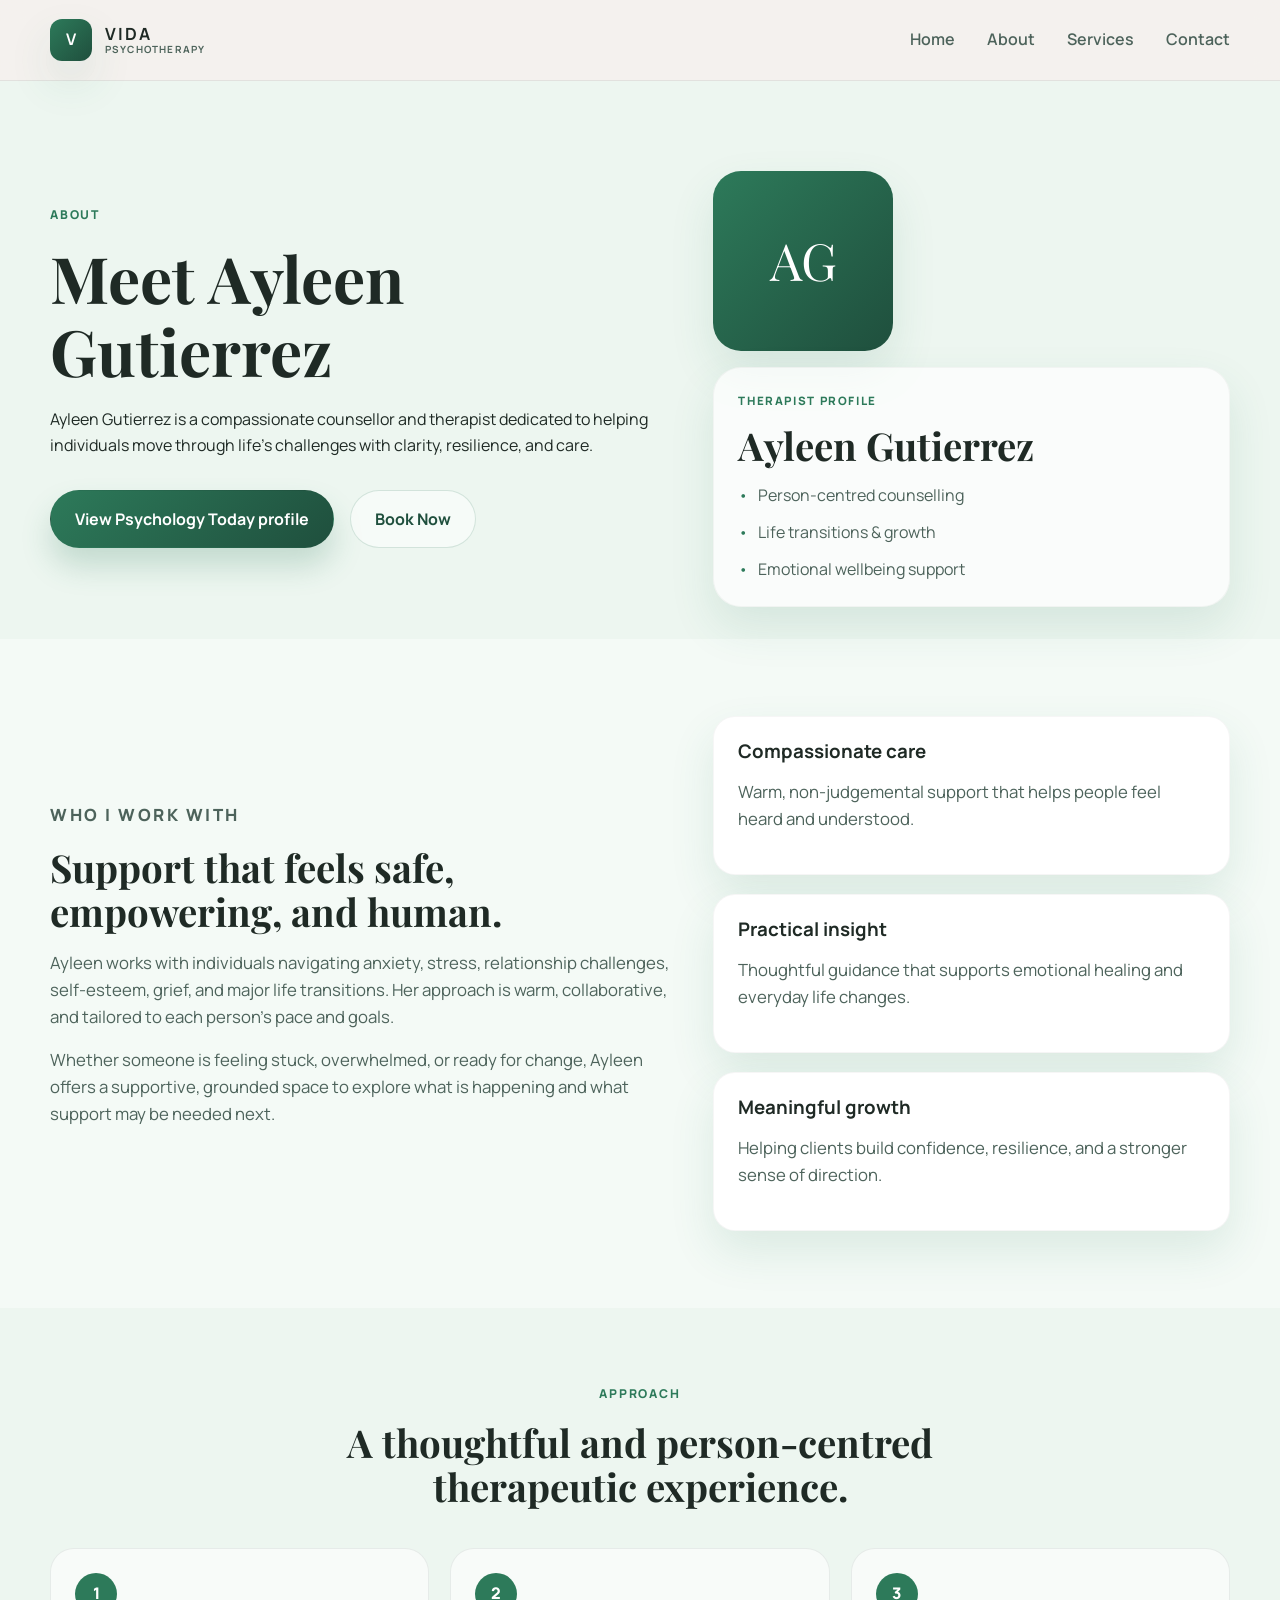
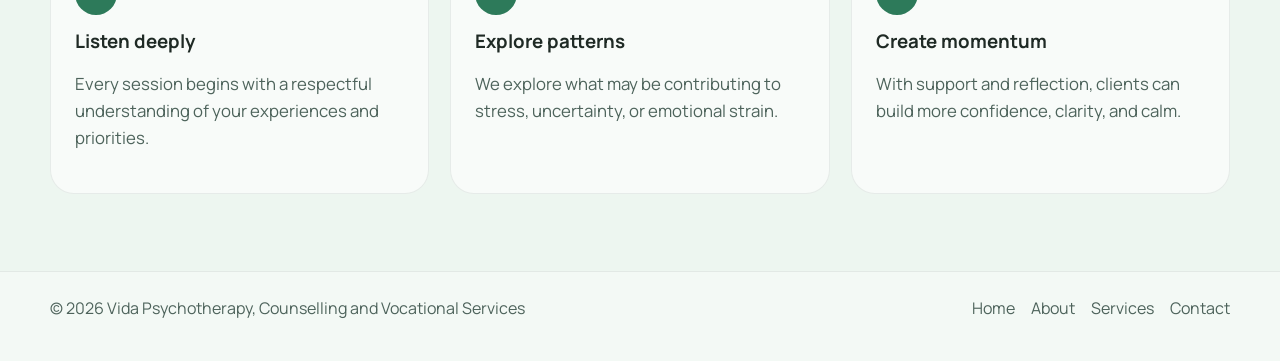
==== about.html @ e9df858a "Initial website launch" ====
<!DOCTYPE html>
<html lang="en">
  <head>
    <meta charset="UTF-8" />
    <meta name="viewport" content="width=device-width, initial-scale=1.0" />
    <meta
      name="description"
      content="Learn more about Ayleen Gutierrez and the compassionate therapeutic approach at Vida Psychotherapy, Counselling and Vocational Services."
    />
    <title>About | Vida Psychotherapy</title>
    <link rel="preconnect" href="https://fonts.googleapis.com" />
    <link rel="preconnect" href="https://fonts.gstatic.com" crossorigin />
    <link
      href="https://fonts.googleapis.com/css2?family=Manrope:wght@400;500;600;700;800&family=Playfair+Display:wght@600;700&display=swap"
      rel="stylesheet"
    />
    <link rel="stylesheet" href="styles.css" />
  </head>
  <body>
    <header class="site-header">
      <div class="container nav-container">
        <a href="index.html" class="brand" aria-label="Vida home">
          <span class="brand-mark">V</span>
          <span class="brand-text">
            <strong>VIDA</strong>
            <small>Psychotherapy</small>
          </span>
        </a>

        <button class="nav-toggle" aria-label="Open menu" aria-expanded="false">
          <span></span>
          <span></span>
          <span></span>
        </button>

        <nav class="main-nav" aria-label="Main navigation">
          <a href="index.html">Home</a>
          <a href="about.html">About</a>
          <a href="services.html">Services</a>
          <a href="contact.html">Contact</a>
        </nav>
      </div>
    </header>

    <main>
      <section class="page-hero">
        <div class="container page-hero-inner">
          <div class="page-hero-copy">
            <p class="eyebrow">About</p>
            <h1>Meet Ayleen Gutierrez</h1>
            <p class="lead">
              Ayleen Gutierrez is a compassionate counsellor and therapist dedicated to helping individuals
              move through life’s challenges with clarity, resilience, and care.
            </p>
            <div class="hero-actions">
              <a
                class="button primary"
                href="https://www.psychologytoday.com/ca/therapists/ayleen-gutierrez-north-york-on/1658179"
                target="_blank"
                rel="noreferrer"
              >
                View Psychology Today profile
              </a>
              <a class="button secondary" href="https://www.janeapp.com/" target="_blank" rel="noreferrer">Book Now</a>
            </div>
          </div>

          <div class="profile-spotlight" aria-label="Ayleen profile spotlight">
            <div class="profile-avatar">AG</div>
            <div class="profile-card">
              <p class="card-label">Therapist profile</p>
              <h2>Ayleen Gutierrez</h2>
              <ul>
                <li>Person-centred counselling</li>
                <li>Life transitions & growth</li>
                <li>Emotional wellbeing support</li>
              </ul>
            </div>
          </div>
        </div>
      </section>

      <section class="section alt-section">
        <div class="container section-grid two-column">
          <div class="section-copy">
            <p class="eyebrow">Who I work with</p>
            <h2>Support that feels safe, empowering, and human.</h2>
            <p>
              Ayleen works with individuals navigating anxiety, stress, relationship challenges, self-esteem,
              grief, and major life transitions. Her approach is warm, collaborative, and tailored to each
              person’s pace and goals.
            </p>
            <p>
              Whether someone is feeling stuck, overwhelmed, or ready for change, Ayleen offers a supportive,
              grounded space to explore what is happening and what support may be needed next.
            </p>
          </div>

          <div class="feature-panel">
            <div class="feature-item">
              <h3>Compassionate care</h3>
              <p>Warm, non-judgemental support that helps people feel heard and understood.</p>
            </div>
            <div class="feature-item">
              <h3>Practical insight</h3>
              <p>Thoughtful guidance that supports emotional healing and everyday life changes.</p>
            </div>
            <div class="feature-item">
              <h3>Meaningful growth</h3>
              <p>Helping clients build confidence, resilience, and a stronger sense of direction.</p>
            </div>
          </div>
        </div>
      </section>

      <section class="section">
        <div class="container">
          <div class="section-heading">
            <p class="eyebrow">Approach</p>
            <h2>A thoughtful and person-centred therapeutic experience.</h2>
          </div>

          <div class="process-grid">
            <div class="step">
              <span>1</span>
              <h3>Listen deeply</h3>
              <p>Every session begins with a respectful understanding of your experiences and priorities.</p>
            </div>
            <div class="step">
              <span>2</span>
              <h3>Explore patterns</h3>
              <p>We explore what may be contributing to stress, uncertainty, or emotional strain.</p>
            </div>
            <div class="step">
              <span>3</span>
              <h3>Create momentum</h3>
              <p>With support and reflection, clients can build more confidence, clarity, and calm.</p>
            </div>
          </div>
        </div>
      </section>
    </main>

    <footer class="site-footer">
      <div class="container footer-row">
        <p>© <span id="year"></span> Vida Psychotherapy, Counselling and Vocational Services</p>
        <nav aria-label="Footer navigation">
          <a href="index.html">Home</a>
          <a href="about.html">About</a>
          <a href="services.html">Services</a>
          <a href="contact.html">Contact</a>
        </nav>
      </div>
    </footer>

    <script src="script.js"></script>
  </body>
</html>
---- styles.css ----
:root {
  --bg: #edf6f0;
  --bg-soft: #f9fdfb;
  --panel: #ffffff;
  --primary: #2d7a5a;
  --primary-dark: #1f4f3d;
  --primary-soft: #dfeee6;
  --accent: #9ec7a6;
  --text: #1f2a25;
  --muted: #4d635b;
  --line: rgba(31, 42, 37, 0.08);
  --shadow: 0 20px 45px rgba(45, 122, 90, 0.12);
  --radius: 22px;
  --container: 1180px;
}

* {
  box-sizing: border-box;
}

html {
  scroll-behavior: smooth;
}

body {
  margin: 0;
  font-family: "Manrope", sans-serif;
  color: var(--text);
  background: var(--bg);
  line-height: 1.6;
}

a {
  color: inherit;
  text-decoration: none;
}

img {
  max-width: 100%;
  display: block;
}

button,
input,
select,
textarea {
  font: inherit;
}

.container {
  width: min(var(--container), calc(100% - 2rem));
  margin: 0 auto;
}

.site-header {
  position: sticky;
  top: 0;
  z-index: 1000;
  backdrop-filter: blur(12px);
  background: rgba(245, 241, 237, 0.88);
  border-bottom: 1px solid var(--line);
}

.nav-container {
  display: flex;
  align-items: center;
  justify-content: space-between;
  min-height: 80px;
}

.brand {
  display: inline-flex;
  align-items: center;
  gap: 0.8rem;
  font-weight: 700;
}

.brand-mark {
  width: 42px;
  height: 42px;
  display: grid;
  place-items: center;
  border-radius: 12px;
  background: linear-gradient(135deg, var(--primary), var(--primary-dark));
  color: white;
  box-shadow: var(--shadow);
}

.brand-text {
  display: flex;
  flex-direction: column;
  line-height: 1.1;
}

.brand-text strong {
  font-size: 1.05rem;
  letter-spacing: 0.12em;
}

.brand-text small {
  font-size: 0.62rem;
  letter-spacing: 0.12em;
  color: var(--muted);
  text-transform: uppercase;
}

.main-nav {
  display: flex;
  align-items: center;
  gap: 2rem;
  font-weight: 600;
}

.main-nav a {
  position: relative;
  color: var(--muted);
  transition: color 0.2s ease;
}

.main-nav a::after {
  content: "";
  position: absolute;
  left: 0;
  bottom: -0.4rem;
  width: 100%;
  height: 2px;
  background: var(--primary);
  transform: scaleX(0);
  transform-origin: center;
  transition: transform 0.2s ease;
}

.main-nav a:hover,
.main-nav a:focus-visible {
  color: var(--primary-dark);
}

.main-nav a:hover::after,
.main-nav a:focus-visible::after {
  transform: scaleX(1);
}

.nav-toggle {
  display: none;
  flex-direction: column;
  gap: 0.3rem;
  border: 0;
  background: transparent;
  padding: 0.5rem;
  cursor: pointer;
}

.nav-toggle span {
  width: 1.5rem;
  height: 2px;
  background: var(--text);
  border-radius: 999px;
}

.hero {
  padding: clamp(4rem, 7vw, 7rem) 0 3rem;
}

.hero-grid {
  display: grid;
  grid-template-columns: 1.15fr 0.85fr;
  align-items: center;
  gap: clamp(2rem, 5vw, 5rem);
}

.eyebrow {
  margin: 0 0 1rem;
  color: var(--primary);
  text-transform: uppercase;
  letter-spacing: 0.15em;
  font-size: 0.76rem;
  font-weight: 800;
}

h1,
h2,
h3 {
  margin-top: 0;
  line-height: 1.15;
  color: var(--text);
}

h1,
h2 {
  font-family: "Playfair Display", serif;
}

h1 {
  font-size: clamp(2.6rem, 5vw, 4.7rem);
  margin-bottom: 1.2rem;
  max-width: 540px;
}

h2 {
  font-size: clamp(2rem, 3vw, 3rem);
  margin-bottom: 1rem;
}

.hero .lead,
.section-copy p,
.contact-copy p,
.service-card p,
.feature-item p,
.step p,
.contact-details span,
.contact-details a {
  color: var(--muted);
  font-size: 1.05rem;
}

.hero-actions {
  display: flex;
  flex-wrap: wrap;
  gap: 1rem;
  margin: 2rem 0 1.5rem;
}

.page-hero {
  padding: clamp(4rem, 7vw, 6rem) 0 2rem;
}

.page-hero-inner {
  display: grid;
  grid-template-columns: 1.1fr 0.9fr;
  gap: 2rem;
  align-items: center;
}

.narrow-center {
  grid-template-columns: 1fr;
  max-width: 760px;
}

.text-center {
  text-align: center;
}

.page-hero-copy {
  max-width: 620px;
}

.profile-spotlight {
  display: grid;
  gap: 1rem;
}

.profile-avatar {
  width: min(180px, 100%);
  aspect-ratio: 1;
  border-radius: 28px;
  background: linear-gradient(135deg, var(--primary), var(--primary-dark));
  color: white;
  display: grid;
  place-items: center;
  font-family: "Playfair Display", serif;
  font-size: clamp(2.5rem, 4vw, 4rem);
  box-shadow: var(--shadow);
}

.profile-card {
  background: rgba(255, 255, 255, 0.7);
  border: 1px solid rgba(31, 26, 28, 0.04);
  border-radius: 28px;
  padding: 1.5rem;
  box-shadow: var(--shadow);
}

.profile-card ul {
  list-style: none;
  padding: 0;
  margin: 1rem 0 0;
  display: grid;
  gap: 0.7rem;
  color: var(--muted);
}

.profile-card li {
  position: relative;
  padding-left: 1.2rem;
}

.profile-card li::before {
  content: "•";
  position: absolute;
  left: 0;
  color: var(--primary);
}

.cta-box {
  background: linear-gradient(135deg, rgba(45, 122, 90, 0.08), rgba(255, 255, 255, 0.6));
  border: 1px solid var(--line);
  border-radius: 28px;
  padding: 2rem;
  text-align: center;
  box-shadow: var(--shadow);
}

.home-cta {
  max-width: 820px;
  margin: 0 auto;
}

.home-cta h2 {
  margin-bottom: 0.75rem;
}

.center-actions {
  justify-content: center;
}

.button {
  display: inline-flex;
  align-items: center;
  justify-content: center;
  padding: 0.95rem 1.5rem;
  border-radius: 999px;
  border: 1px solid transparent;
  font-weight: 700;
  transition: transform 0.2s ease, box-shadow 0.2s ease;
}

.button:hover,
.button:focus-visible {
  transform: translateY(-2px);
}

.button.primary {
  background: linear-gradient(135deg, var(--primary), var(--primary-dark));
  color: white;
  box-shadow: 0 18px 30px rgba(45, 122, 90, 0.22);
}

.button.secondary {
  border-color: rgba(45, 122, 90, 0.18);
  background: rgba(255, 255, 255, 0.5);
  color: var(--primary-dark);
}

.trust-list {
  list-style: none;
  padding: 0;
  display: flex;
  flex-wrap: wrap;
  gap: 1rem 1.5rem;
  color: var(--muted);
  font-weight: 600;
}

.trust-list li {
  position: relative;
  padding-left: 1.2rem;
}

.trust-list li::before {
  content: "";
  position: absolute;
  left: 0;
  top: 0.6rem;
  width: 0.5rem;
  height: 0.5rem;
  border-radius: 50%;
  background: var(--accent);
}

.hero-card {
  background: linear-gradient(145deg, #f8fdf9, #ecf5ef);
  border: 1px solid rgba(45, 122, 90, 0.08);
  border-radius: 32px;
  padding: 1rem;
  box-shadow: var(--shadow);
}

.card-header {
  display: flex;
  gap: 0.5rem;
  padding: 0.4rem 0.5rem 1rem;
}

.dot {
  width: 12px;
  height: 12px;
  border-radius: 50%;
  display: inline-block;
}

.dot-one { background: #df7b78; }
.dot-two { background: #f0c77d; }
.dot-three { background: #8ecba6; }

.care-card {
  background: #fff;
  border-radius: 24px;
  padding: clamp(1.4rem, 3vw, 2rem);
  box-shadow: inset 0 0 0 1px rgba(31, 26, 28, 0.04);
}

.card-label {
  margin: 0 0 0.8rem;
  text-transform: uppercase;
  letter-spacing: 0.14em;
  font-size: 0.72rem;
  color: var(--primary);
  font-weight: 800;
}

.care-card h2 {
  font-size: clamp(1.7rem, 2vw, 2.5rem);
  margin-bottom: 1rem;
}

.care-card ul {
  list-style: none;
  margin: 0;
  padding: 0;
  display: grid;
  gap: 0.65rem;
  color: var(--muted);
}

.care-card li {
  position: relative;
  padding-left: 1.3rem;
}

.care-card li::before {
  content: "•";
  color: var(--primary);
  position: absolute;
  left: 0;
}

.stats-strip {
  background: linear-gradient(180deg, rgba(230, 219, 214, 0.7), rgba(255, 255, 255, 0.45));
  border-top: 1px solid var(--line);
  border-bottom: 1px solid var(--line);
}

.stats-grid {
  display: grid;
  grid-template-columns: repeat(4, minmax(0, 1fr));
  gap: 1rem;
  padding: 1.2rem 0;
}

.stats-grid div {
  display: flex;
  flex-direction: column;
  align-items: center;
  text-align: center;
  gap: 0.3rem;
}

.stats-grid strong {
  font-size: clamp(1.2rem, 2vw, 1.8rem);
  color: var(--primary-dark);
}

.stats-grid span {
  color: var(--muted);
  font-size: 0.95rem;
}

.section {
  padding: clamp(4rem, 6vw, 6rem) 0;
}

.alt-section {
  background: rgba(255, 255, 255, 0.38);
}

.section-grid {
  display: grid;
  gap: 2rem;
}

.two-column {
  grid-template-columns: 1.1fr 0.9fr;
  align-items: center;
}

.feature-panel {
  display: grid;
  gap: 1.2rem;
}

.feature-item {
  background: var(--panel);
  border-radius: var(--radius);
  padding: 1.5rem;
  box-shadow: var(--shadow);
  border: 1px solid rgba(31, 26, 28, 0.04);
}

.feature-item h3 {
  margin-bottom: 0.5rem;
}

.section-heading {
  text-align: center;
  max-width: 680px;
  margin: 0 auto 2.5rem;
}

.services-grid {
  display: grid;
  grid-template-columns: repeat(3, minmax(0, 1fr));
  gap: 1.5rem;
}

.service-card {
  background: var(--panel);
  border: 1px solid rgba(31, 26, 28, 0.04);
  border-radius: 24px;
  padding: 1.6rem;
  box-shadow: var(--shadow);
}

.icon {
  width: 46px;
  height: 46px;
  display: grid;
  place-items: center;
  border-radius: 12px;
  background: var(--primary-soft);
  color: var(--primary-dark);
  font-weight: 800;
  margin-bottom: 1rem;
}

.process-grid {
  display: grid;
  grid-template-columns: repeat(3, minmax(0, 1fr));
  gap: 1.3rem;
}

.step {
  background: rgba(255, 255, 255, 0.6);
  border: 1px solid var(--line);
  border-radius: 24px;
  padding: 1.5rem;
}

.step span {
  display: inline-grid;
  place-items: center;
  width: 42px;
  height: 42px;
  border-radius: 50%;
  background: var(--primary);
  color: white;
  font-weight: 800;
  margin-bottom: 1rem;
}

.contact-grid {
  display: grid;
  grid-template-columns: 0.95fr 1.05fr;
  gap: 2rem;
  align-items: start;
}

.contact-details {
  margin-top: 1.5rem;
  display: grid;
  gap: 1rem;
}

.contact-details strong {
  display: block;
  margin-bottom: 0.2rem;
}

.contact-form {
  background: rgba(255, 255, 255, 0.7);
  border: 1px solid rgba(31, 26, 28, 0.04);
  border-radius: 28px;
  padding: 1.5rem;
  box-shadow: var(--shadow);
  display: grid;
  gap: 1rem;
}

.contact-form label {
  display: grid;
  gap: 0.5rem;
  font-weight: 700;
  color: var(--primary-dark);
}

.contact-form input,
.contact-form select,
.contact-form textarea {
  width: 100%;
  padding: 0.9rem 1rem;
  border-radius: 14px;
  border: 1px solid rgba(31, 26, 28, 0.08);
  background: white;
  color: var(--text);
}

.contact-form input:focus,
.contact-form select:focus,
.contact-form textarea:focus {
  outline: 2px solid rgba(45, 122, 90, 0.2);
  border-color: rgba(45, 122, 90, 0.25);
}

.site-footer {
  padding: 1.5rem 0 2.5rem;
  border-top: 1px solid var(--line);
  background: rgba(255, 255, 255, 0.3);
}

.footer-row {
  display: flex;
  align-items: center;
  justify-content: space-between;
  gap: 1rem;
  flex-wrap: wrap;
}

.footer-row p {
  margin: 0;
  color: var(--muted);
}

.footer-row nav {
  display: flex;
  align-items: center;
  gap: 1rem;
  color: var(--muted);
  flex-wrap: wrap;
}

@media (max-width: 900px) {
  .hero-grid,
  .page-hero-inner,
  .two-column,
  .contact-grid,
  .services-grid,
  .process-grid {
    grid-template-columns: 1fr;
  }

  .stats-grid {
    grid-template-columns: repeat(2, minmax(0, 1fr));
  }
}

@media (max-width: 700px) {
  .nav-toggle {
    display: flex;
  }

  .main-nav {
    position: absolute;
    left: 1rem;
    right: 1rem;
    top: calc(100% + 0.5rem);
    display: none;
    flex-direction: column;
    align-items: flex-start;
    background: rgba(255, 255, 255, 0.96);
    padding: 1rem 1.2rem;
    border: 1px solid var(--line);
    border-radius: 18px;
    box-shadow: var(--shadow);
  }

  .main-nav.open {
    display: flex;
  }

  .nav-container {
    position: relative;
  }

  .hero {
    padding-top: 3rem;
  }

  .stats-grid {
    grid-template-columns: 1fr;
  }

  .button {
    width: 100%;
  }

  .hero-actions {
    flex-direction: column;
  }
}
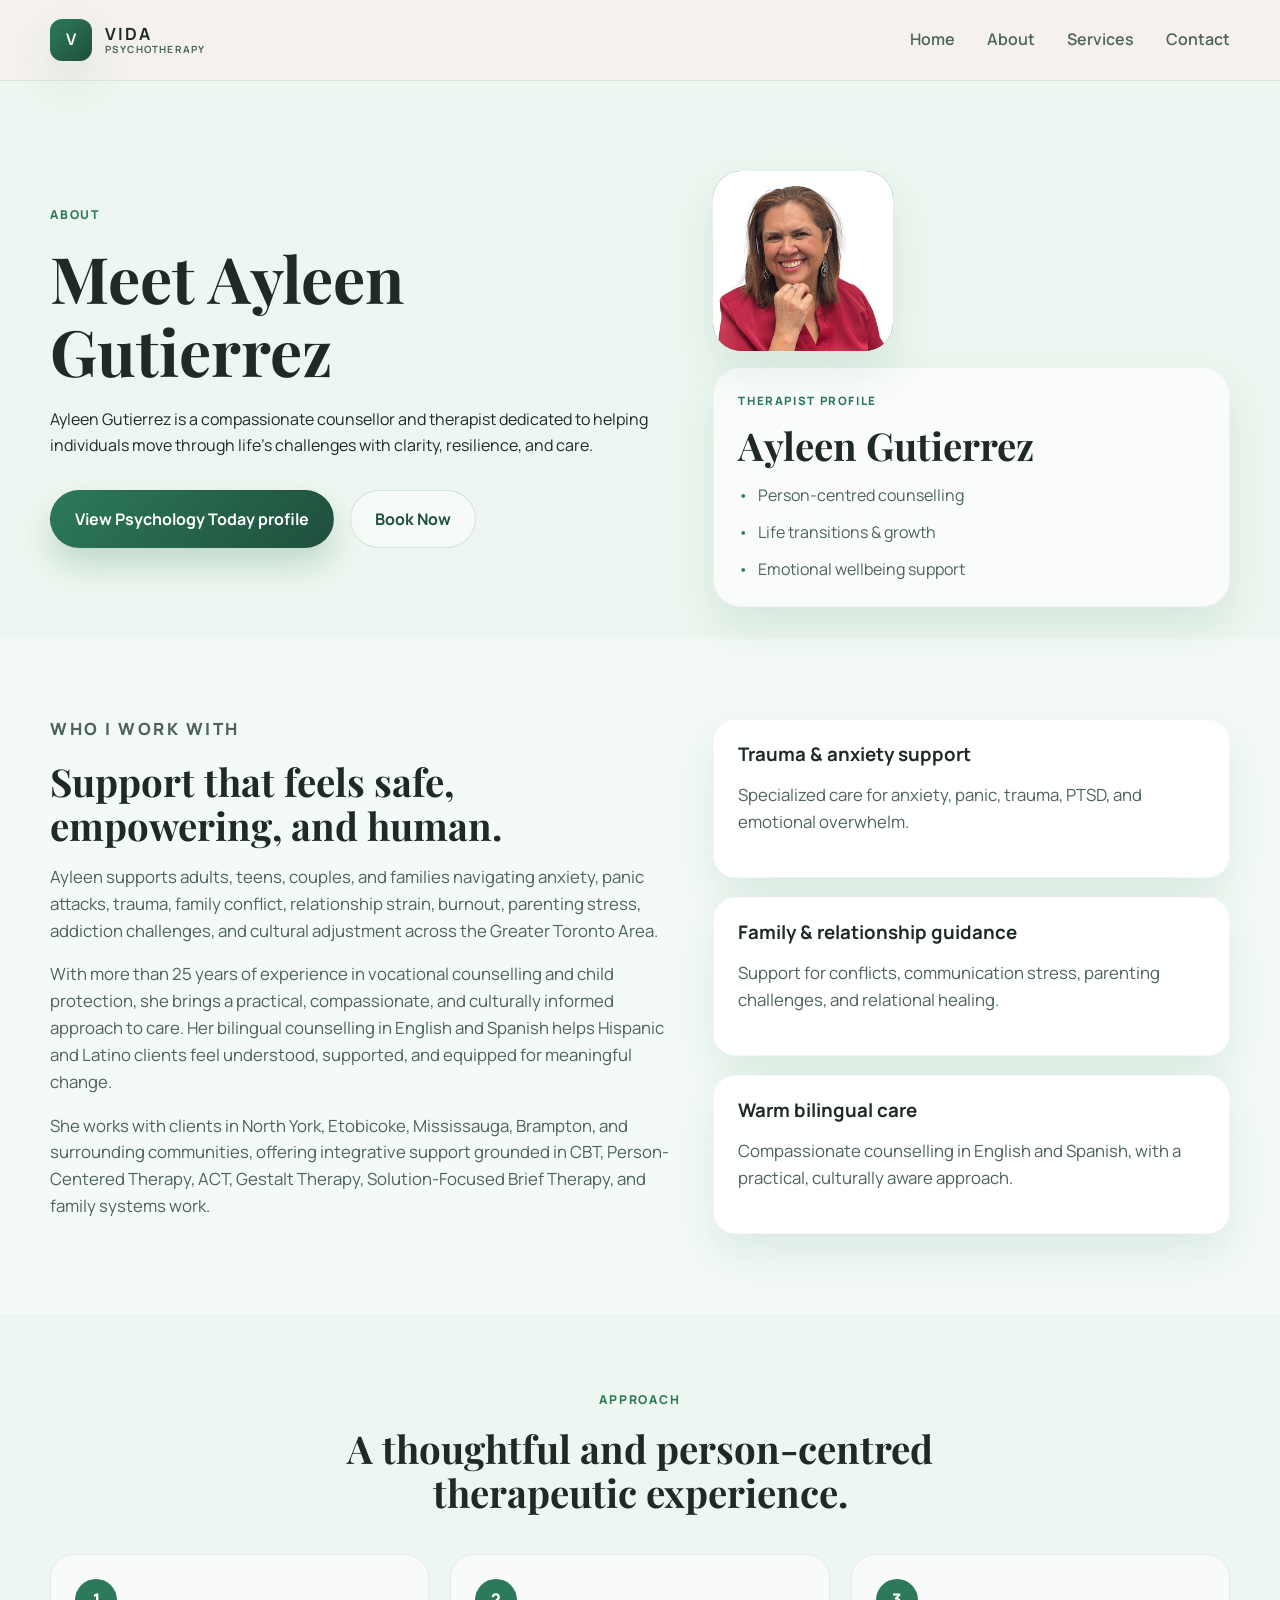
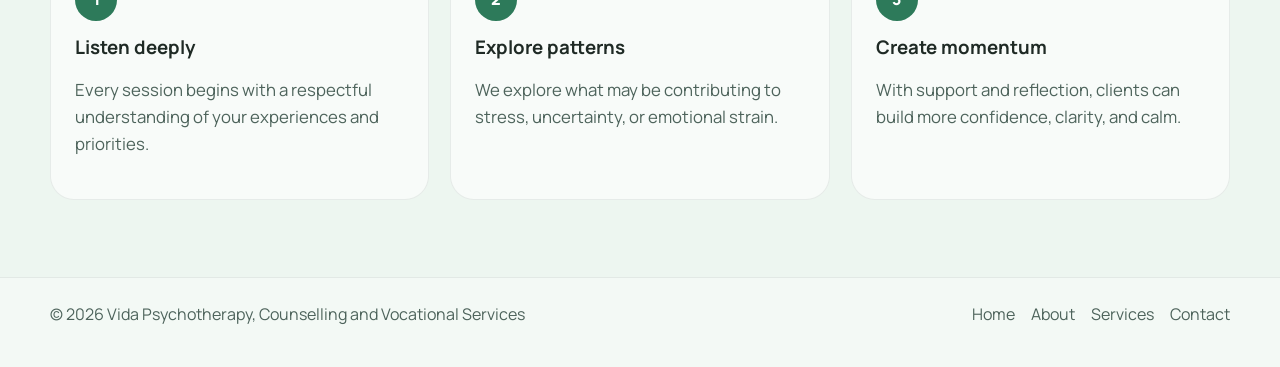
==== commit bc0d4195: "Prepare site for test review" ====
--- a/about.html
+++ b/about.html
@@ -66,7 +66,10 @@
           </div>
 
           <div class="profile-spotlight" aria-label="Ayleen profile spotlight">
-            <div class="profile-avatar">AG</div>
+            <div class="profile-avatar" aria-label="Ayleen Gutierrez portrait">
+              <img src="assets/ayleen-portrait.png" alt="Ayleen Gutierrez" onerror="this.style.display='none';" />
+              <!-- <span>AG</span> -->
+            </div>
             <div class="profile-card">
               <p class="card-label">Therapist profile</p>
               <h2>Ayleen Gutierrez</h2>
@@ -86,28 +89,35 @@
             <p class="eyebrow">Who I work with</p>
             <h2>Support that feels safe, empowering, and human.</h2>
             <p>
-              Ayleen works with individuals navigating anxiety, stress, relationship challenges, self-esteem,
-              grief, and major life transitions. Her approach is warm, collaborative, and tailored to each
-              person’s pace and goals.
+              Ayleen supports adults, teens, couples, and families navigating anxiety, panic attacks,
+              trauma, family conflict, relationship strain, burnout, parenting stress, addiction challenges,
+              and cultural adjustment across the Greater Toronto Area.
             </p>
             <p>
-              Whether someone is feeling stuck, overwhelmed, or ready for change, Ayleen offers a supportive,
-              grounded space to explore what is happening and what support may be needed next.
+              With more than 25 years of experience in vocational counselling and child protection, she brings
+              a practical, compassionate, and culturally informed approach to care. Her bilingual counselling in
+              English and Spanish helps Hispanic and Latino clients feel understood, supported, and equipped for
+              meaningful change.
+            </p>
+            <p>
+              She works with clients in North York, Etobicoke, Mississauga, Brampton, and surrounding communities,
+              offering integrative support grounded in CBT, Person-Centered Therapy, ACT, Gestalt Therapy,
+              Solution-Focused Brief Therapy, and family systems work.
             </p>
           </div>
 
           <div class="feature-panel">
             <div class="feature-item">
-              <h3>Compassionate care</h3>
-              <p>Warm, non-judgemental support that helps people feel heard and understood.</p>
+              <h3>Trauma & anxiety support</h3>
+              <p>Specialized care for anxiety, panic, trauma, PTSD, and emotional overwhelm.</p>
             </div>
             <div class="feature-item">
-              <h3>Practical insight</h3>
-              <p>Thoughtful guidance that supports emotional healing and everyday life changes.</p>
+              <h3>Family & relationship guidance</h3>
+              <p>Support for conflicts, communication stress, parenting challenges, and relational healing.</p>
             </div>
             <div class="feature-item">
-              <h3>Meaningful growth</h3>
-              <p>Helping clients build confidence, resilience, and a stronger sense of direction.</p>
+              <h3>Warm bilingual care</h3>
+              <p>Compassionate counselling in English and Spanish, with a practical, culturally aware approach.</p>
             </div>
           </div>
         </div>
--- a/styles.css
+++ b/styles.css
@@ -213,6 +213,14 @@
   font-size: 1.05rem;
 }
 
+.signature-phrase {
+  margin: 0 0 1.5rem;
+  font-family: "Playfair Display", serif;
+  font-size: clamp(1.3rem, 2vw, 1.8rem);
+  color: var(--primary-dark);
+  font-style: italic;
+}
+
 .hero-actions {
   display: flex;
   flex-wrap: wrap;
@@ -250,6 +258,7 @@
 }
 
 .profile-avatar {
+  position: relative;
   width: min(180px, 100%);
   aspect-ratio: 1;
   border-radius: 28px;
@@ -260,6 +269,23 @@
   font-family: "Playfair Display", serif;
   font-size: clamp(2.5rem, 4vw, 4rem);
   box-shadow: var(--shadow);
+  overflow: hidden;
+}
+
+.profile-avatar img {
+  width: 100%;
+  height: 100%;
+  object-fit: cover;
+  display: block;
+}
+
+.profile-avatar span {
+  position: absolute;
+  inset: 0;
+  display: grid;
+  place-items: center;
+  pointer-events: none;
+  text-shadow: 0 2px 10px rgba(0, 0, 0, 0.18);
 }
 
 .profile-card {
@@ -373,6 +399,19 @@
   border-radius: 32px;
   padding: 1rem;
   box-shadow: var(--shadow);
+}
+
+.hero-visual {
+  display: grid;
+  gap: 1rem;
+}
+
+.hero-visual img {
+  display: block;
+  width: 100%;
+  height: 420px;
+  object-fit: cover;
+  border-radius: 24px;
 }
 
 .card-header {
@@ -601,6 +640,28 @@
   border: 1px solid rgba(31, 26, 28, 0.08);
   background: white;
   color: var(--text);
+}
+
+.hidden-field {
+  position: absolute;
+  left: -9999px;
+  opacity: 0;
+  pointer-events: none;
+}
+
+.success-message {
+  display: none;
+  background: rgba(45, 122, 90, 0.08);
+  border: 1px solid rgba(45, 122, 90, 0.18);
+  color: var(--primary-dark);
+  border-radius: 12px;
+  padding: 0.85rem 1rem;
+  font-weight: 700;
+  margin-bottom: 0.5rem;
+}
+
+.success-message.visible {
+  display: block;
 }
 
 .contact-form input:focus,
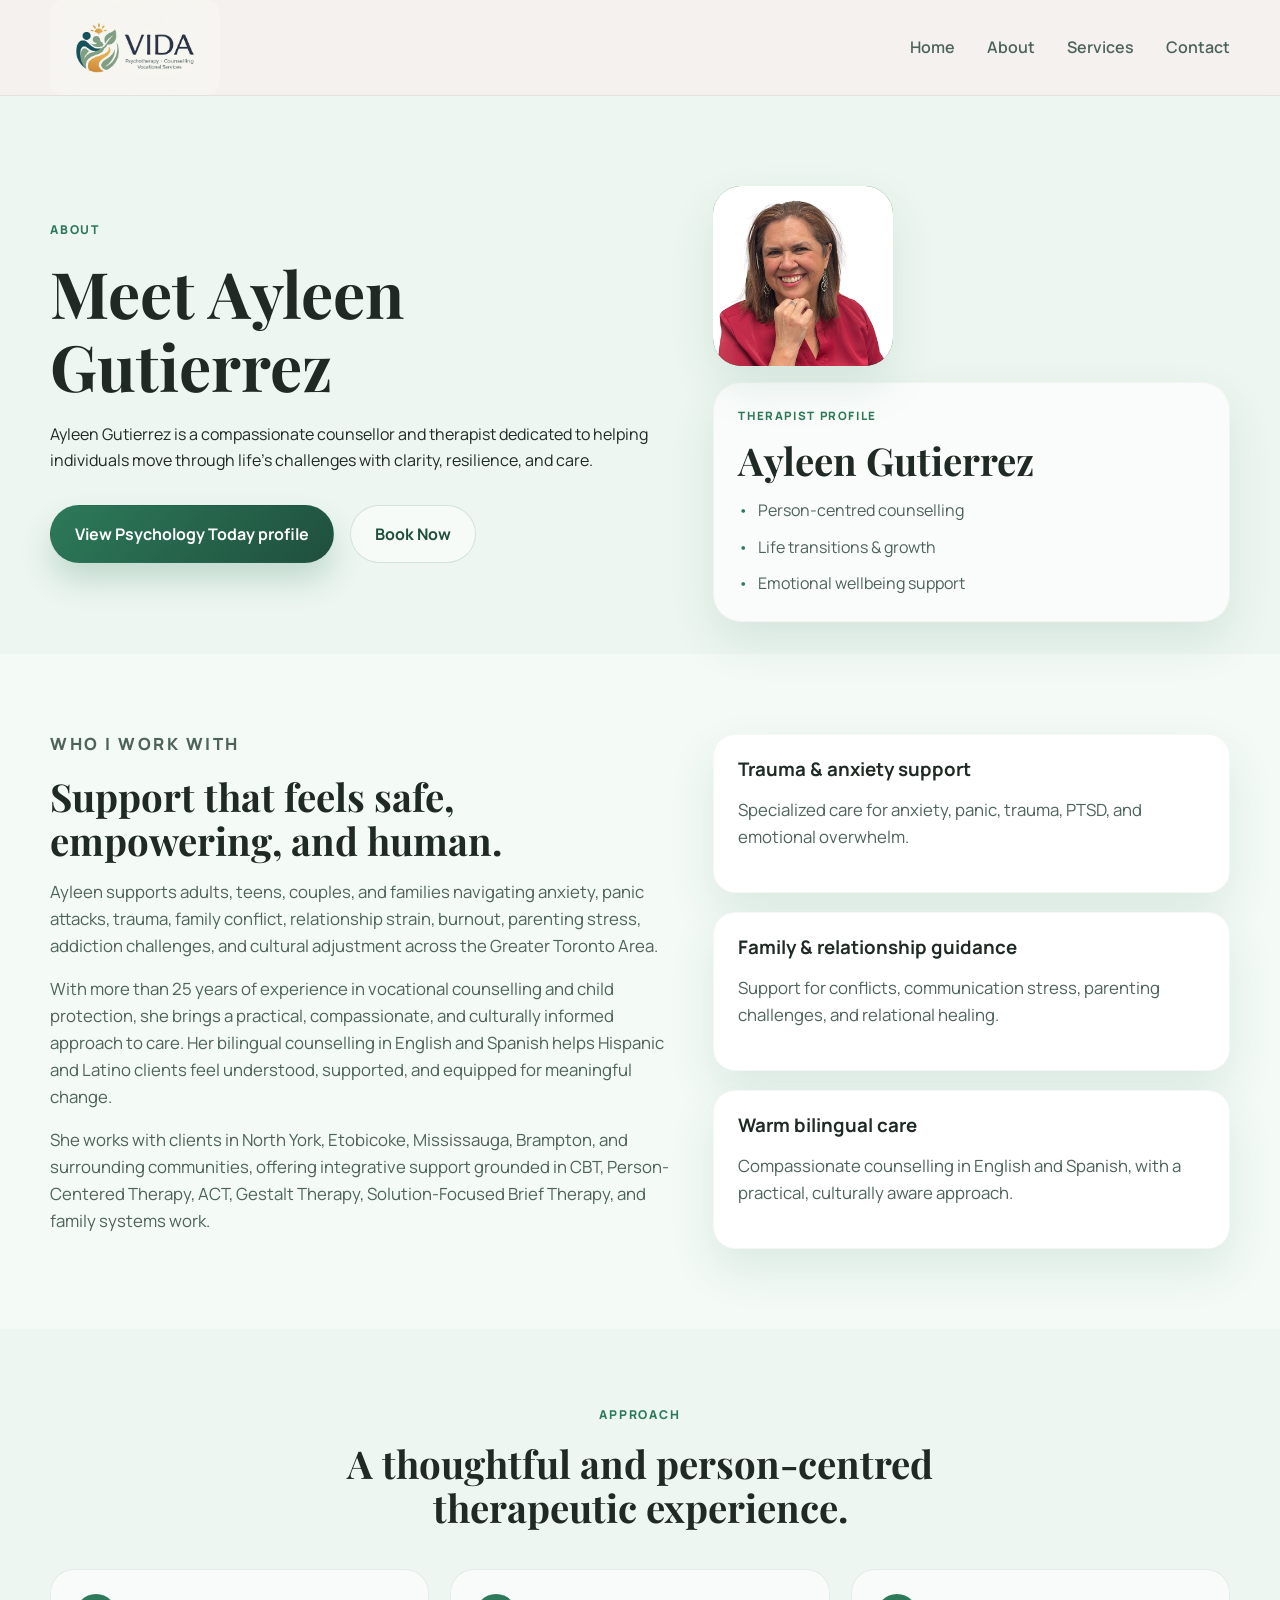
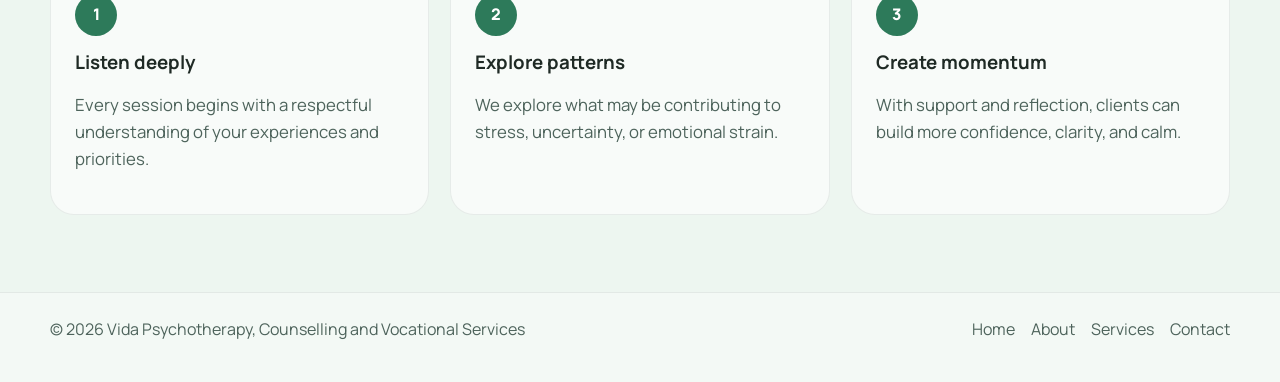
==== commit 937e3140: "Finalize home page image treatment" ====
--- a/about.html
+++ b/about.html
@@ -20,11 +20,7 @@
     <header class="site-header">
       <div class="container nav-container">
         <a href="index.html" class="brand" aria-label="Vida home">
-          <span class="brand-mark">V</span>
-          <span class="brand-text">
-            <strong>VIDA</strong>
-            <small>Psychotherapy</small>
-          </span>
+          <img src="assets/logo.jpg" alt="Vida logo" class="brand-logo" />
         </a>
 
         <button class="nav-toggle" aria-label="Open menu" aria-expanded="false">
--- a/styles.css
+++ b/styles.css
@@ -75,21 +75,19 @@
   font-weight: 700;
 }
 
-.brand-mark {
-  width: 42px;
-  height: 42px;
-  display: grid;
-  place-items: center;
-  border-radius: 12px;
-  background: linear-gradient(135deg, var(--primary), var(--primary-dark));
-  color: white;
-  box-shadow: var(--shadow);
+.brand-logo {
+  width: 170px;
+  max-width: 100%;
+  height: auto;
+  object-fit: contain;
+  display: block;
+  border-radius: 14px;
+  background: transparent;
+  box-shadow: none;
 }
 
 .brand-text {
-  display: flex;
-  flex-direction: column;
-  line-height: 1.1;
+  display: none;
 }
 
 .brand-text strong {
@@ -158,10 +156,24 @@
 }
 
 .hero {
+  position: relative;
   padding: clamp(4rem, 7vw, 7rem) 0 3rem;
+  background-image: url("assets/image1.jpg");
+  background-size: cover;
+  background-position: center center;
+  background-repeat: no-repeat;
+}
+
+.hero-overlay {
+  position: absolute;
+  inset: 0;
+  background: rgba(245, 247, 243, 0.72);
+  backdrop-filter: blur(1px);
 }
 
 .hero-grid {
+  position: relative;
+  z-index: 1;
   display: grid;
   grid-template-columns: 1.15fr 0.85fr;
   align-items: center;
@@ -402,16 +414,29 @@
 }
 
 .hero-visual {
+  position: relative;
   display: grid;
   gap: 1rem;
+  overflow: hidden;
+  background: linear-gradient(145deg, rgba(255, 255, 255, 0.65), rgba(236, 245, 239, 0.8));
 }
 
 .hero-visual img {
-  display: block;
+  position: relative;
   width: 100%;
-  height: 420px;
+  height: 320px;
   object-fit: cover;
+  opacity: 1;
+  filter: saturate(0.9) contrast(1.05);
   border-radius: 24px;
+}
+
+.hero-visual .care-card {
+  position: relative;
+  z-index: 1;
+  background: rgba(255, 255, 255, 0.72);
+  backdrop-filter: blur(4px);
+  border: 1px solid rgba(45, 122, 90, 0.08);
 }
 
 .card-header {
@@ -474,12 +499,30 @@
 }
 
 .stats-strip {
+  position: relative;
   background: linear-gradient(180deg, rgba(230, 219, 214, 0.7), rgba(255, 255, 255, 0.45));
   border-top: 1px solid var(--line);
   border-bottom: 1px solid var(--line);
+  overflow: hidden;
+}
+
+.image-backdrop {
+  background-image: url("assets/image1.jpg");
+  background-size: cover;
+  background-position: center top;
+  background-repeat: no-repeat;
+}
+
+.stats-overlay {
+  position: absolute;
+  inset: 0;
+  background: rgba(255, 255, 255, 0.42);
+  backdrop-filter: blur(1px);
 }
 
 .stats-grid {
+  position: relative;
+  z-index: 1;
   display: grid;
   grid-template-columns: repeat(4, minmax(0, 1fr));
   gap: 1rem;
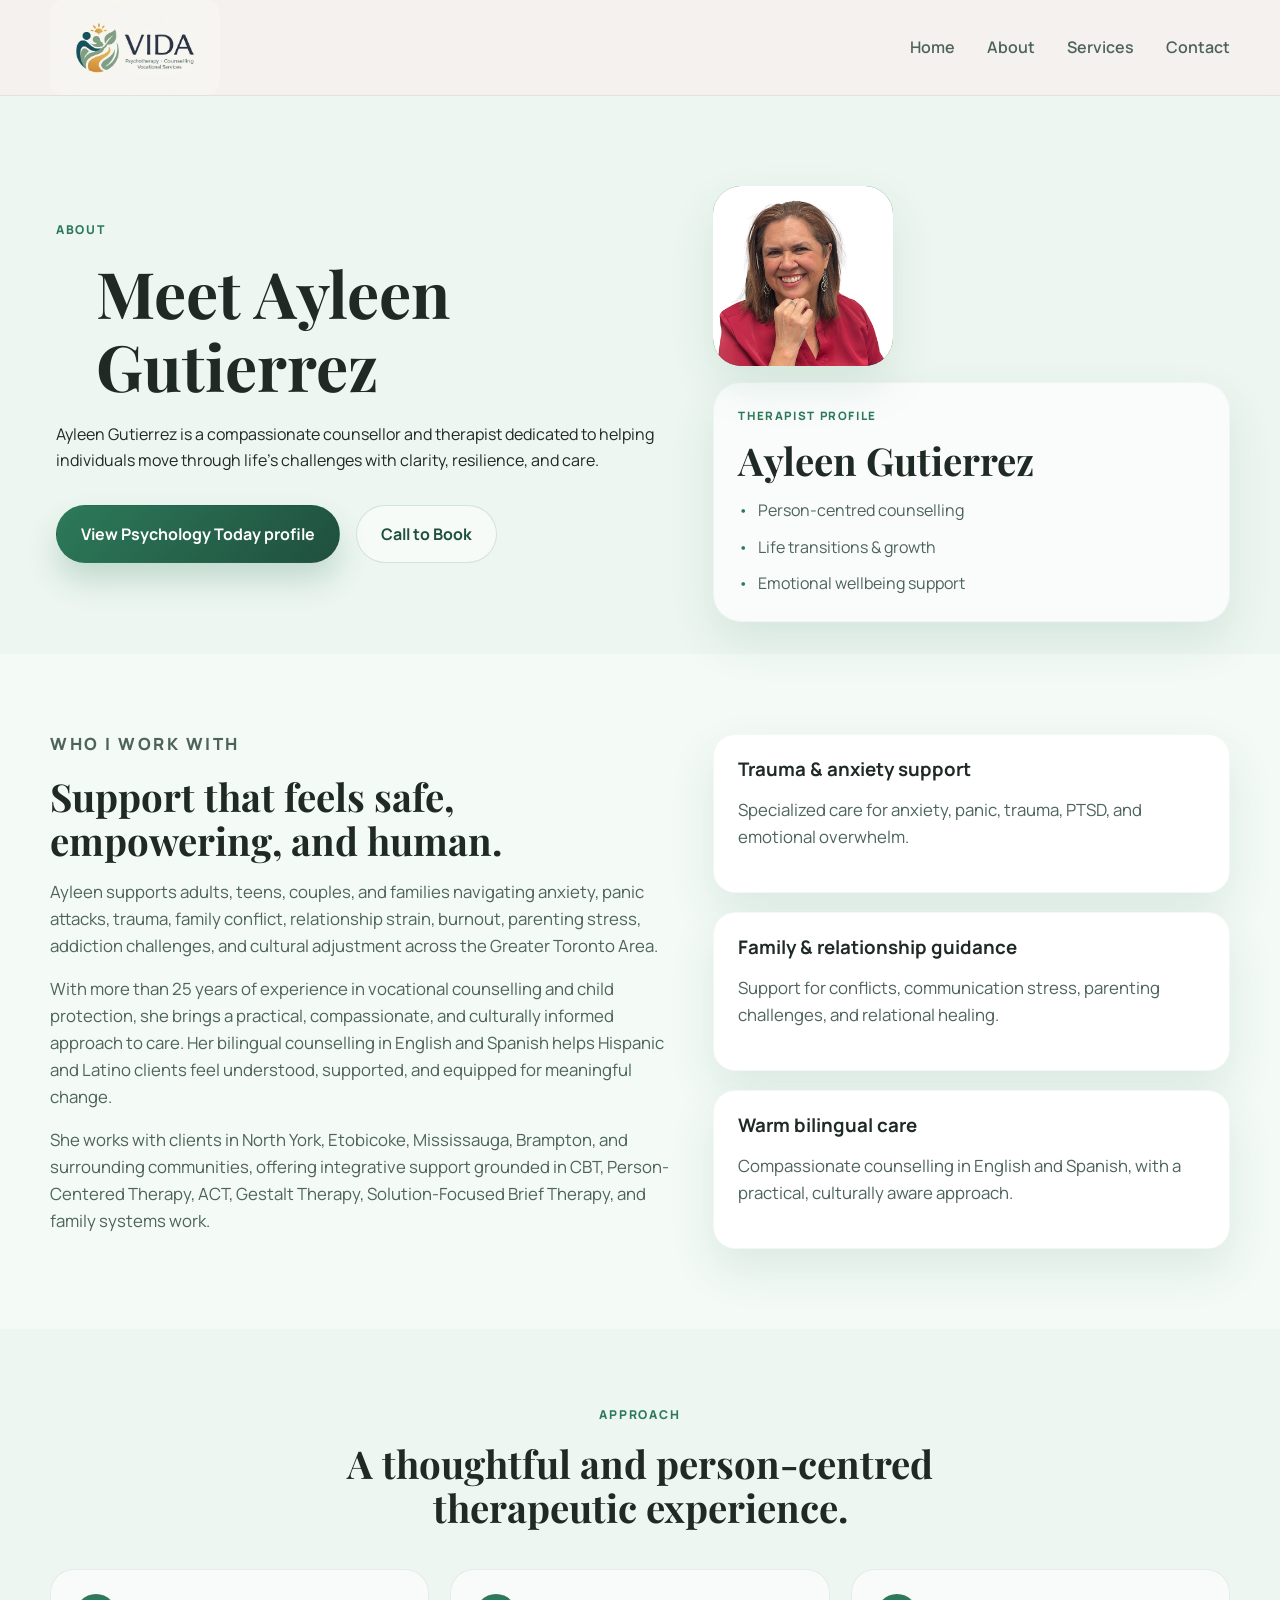
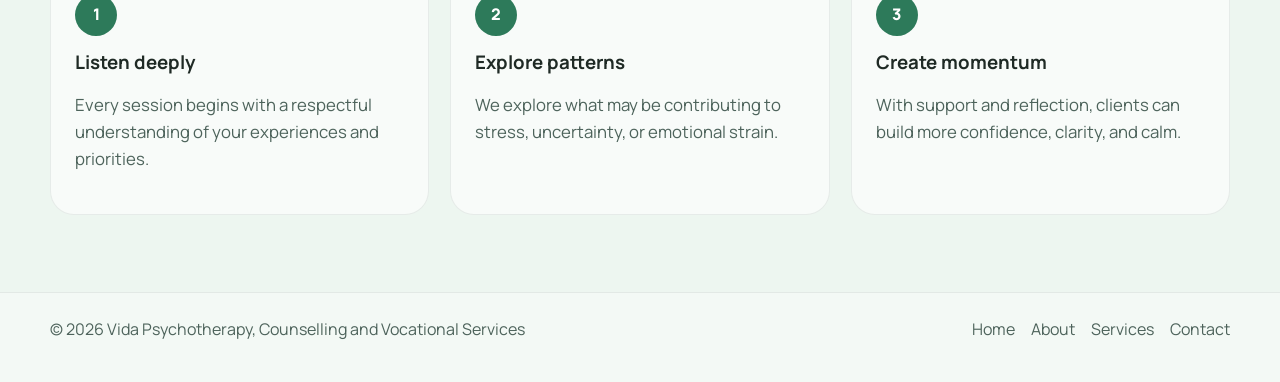
==== commit 4e9a20ae: "changed to call to book" ====
--- a/about.html
+++ b/about.html
@@ -57,7 +57,7 @@
               >
                 View Psychology Today profile
               </a>
-              <a class="button secondary" href="https://www.janeapp.com/" target="_blank" rel="noreferrer">Book Now</a>
+              <a class="button secondary" href="contact.html">Call to Book</a>
             </div>
           </div>
 
--- a/styles.css
+++ b/styles.css
@@ -262,6 +262,11 @@
 
 .page-hero-copy {
   max-width: 620px;
+  margin-inline: auto;
+}
+
+.page-hero-copy h1 {
+  margin-inline: auto;
 }
 
 .profile-spotlight {
@@ -588,10 +593,62 @@
   margin: 0 auto 2.5rem;
 }
 
+.section-heading > p:last-child {
+  color: var(--muted);
+  font-size: 1.05rem;
+}
+
+.care-options-section {
+  padding-top: 2rem;
+}
+
+.care-options-grid {
+  display: grid;
+  grid-template-columns: repeat(2, minmax(0, 1fr));
+  gap: 1.25rem;
+  max-width: 1000px;
+  margin: 0 auto;
+}
+
+.care-option-card {
+  padding: 1.5rem;
+  border: 1px solid var(--line);
+  border-radius: 24px;
+  background: var(--panel);
+  box-shadow: var(--shadow);
+}
+
+.care-option-card h3 {
+  margin: 0.8rem 0 0.55rem;
+}
+
+.care-option-card p {
+  margin-bottom: 0;
+  color: var(--muted);
+}
+
+.care-option-label {
+  display: inline-block;
+  padding: 0.35rem 0.65rem;
+  border-radius: 999px;
+  background: var(--primary-soft);
+  color: var(--primary-dark);
+  font-size: 0.75rem;
+  font-weight: 800;
+  letter-spacing: 0.04em;
+  text-transform: uppercase;
+}
+
+.care-option-card.coming-soon {
+  background: rgba(255, 255, 255, 0.6);
+}
+
 .services-grid {
   display: grid;
   grid-template-columns: repeat(3, minmax(0, 1fr));
   gap: 1.5rem;
+  max-width: 1080px;
+  margin: 0 auto;
 }
 
 .service-card {
@@ -600,6 +657,10 @@
   border-radius: 24px;
   padding: 1.6rem;
   box-shadow: var(--shadow);
+}
+
+.service-card:last-child:nth-child(3n + 1) {
+  grid-column: 2;
 }
 
 .icon {
@@ -749,6 +810,14 @@
   .services-grid,
   .process-grid {
     grid-template-columns: 1fr;
+  }
+
+  .service-card:last-child:nth-child(3n + 1) {
+    grid-column: auto;
+  }
+
+  .care-options-grid {
+    grid-template-columns: repeat(2, minmax(0, 1fr));
   }
 
   .stats-grid {
@@ -799,4 +868,8 @@
   .hero-actions {
     flex-direction: column;
   }
-}
+
+  .care-options-grid {
+    grid-template-columns: 1fr;
+  }
+}
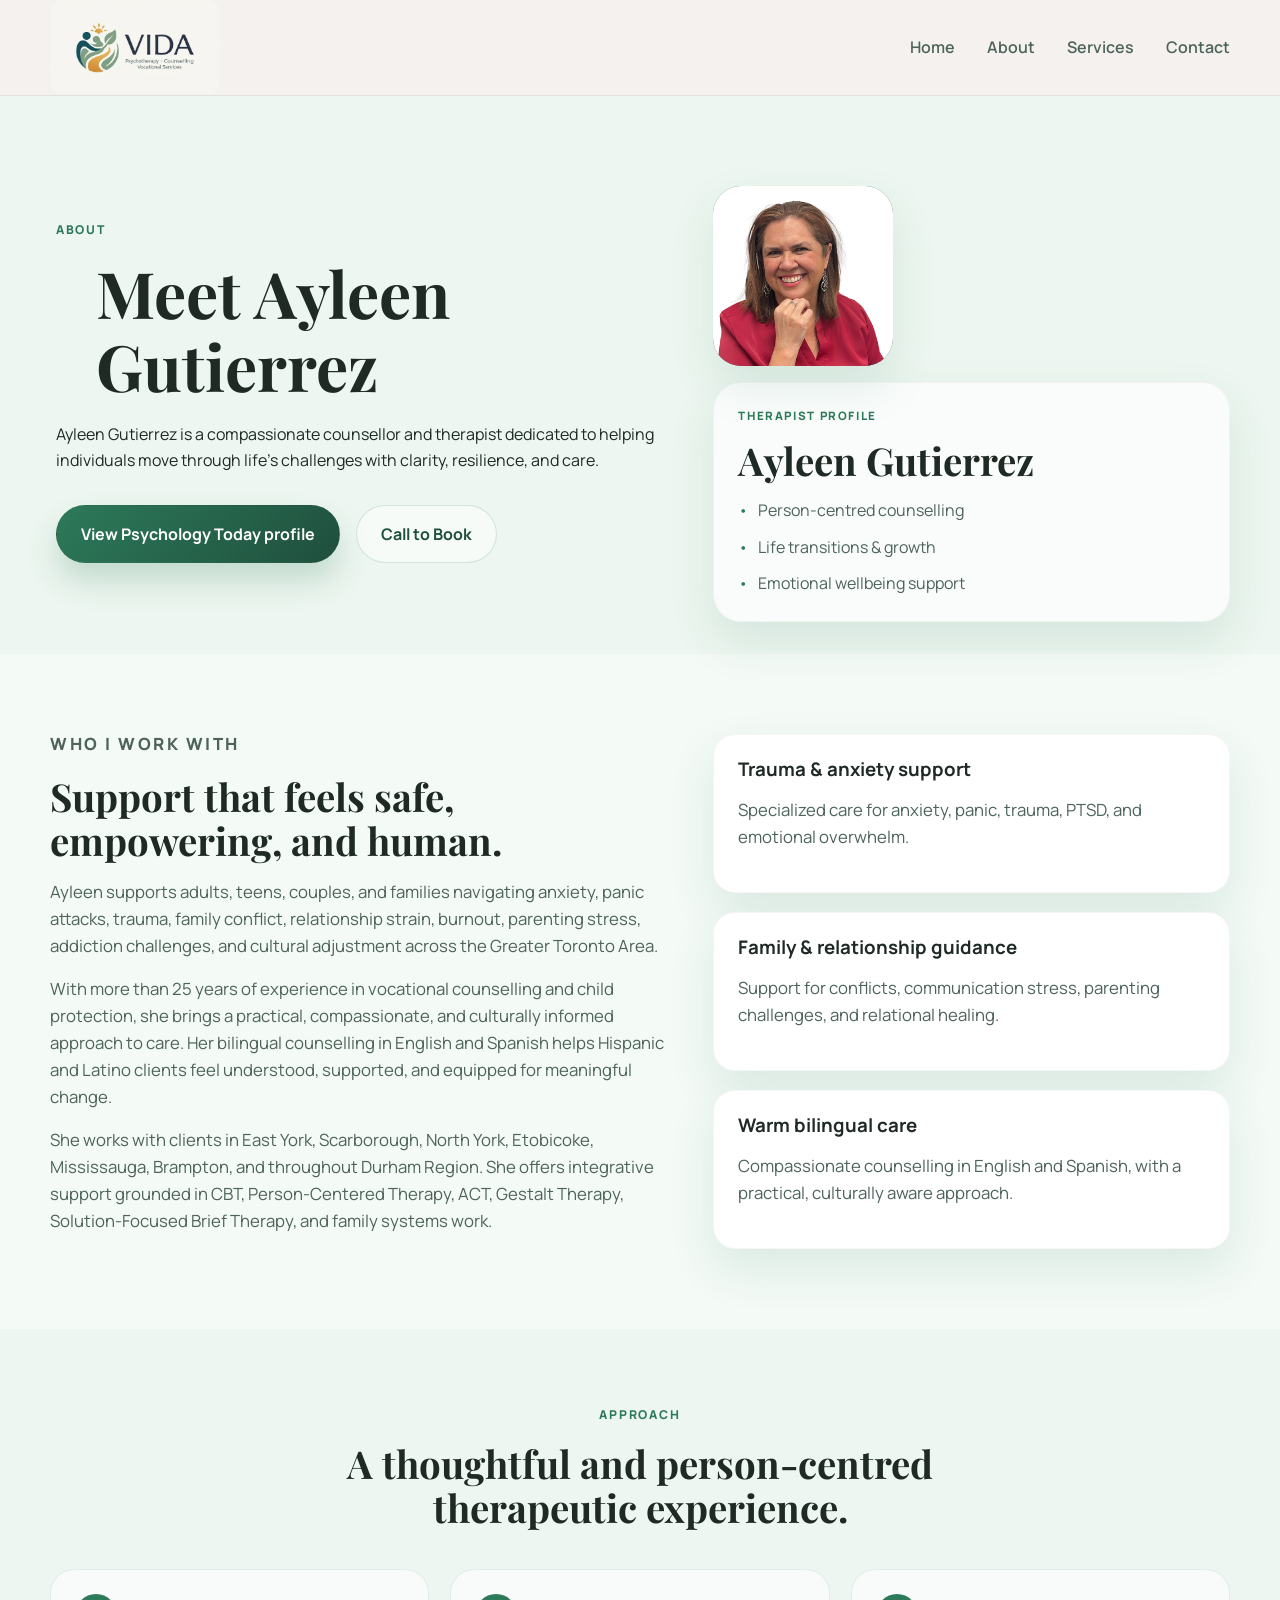
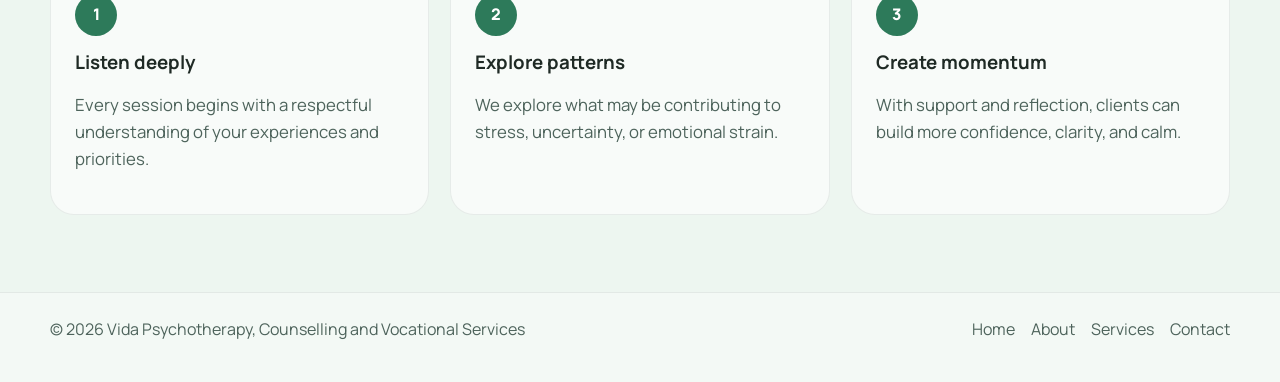
==== commit f8fc0b05: "added the pics and modified adding durham region" ====
--- a/about.html
+++ b/about.html
@@ -96,9 +96,9 @@
               meaningful change.
             </p>
             <p>
-              She works with clients in North York, Etobicoke, Mississauga, Brampton, and surrounding communities,
-              offering integrative support grounded in CBT, Person-Centered Therapy, ACT, Gestalt Therapy,
-              Solution-Focused Brief Therapy, and family systems work.
+              She works with clients in East York, Scarborough, North York, Etobicoke, Mississauga, Brampton,
+              and throughout Durham Region. She offers integrative support grounded in CBT, Person-Centered Therapy,
+              ACT, Gestalt Therapy, Solution-Focused Brief Therapy, and family systems work.
             </p>
           </div>
 
--- a/styles.css
+++ b/styles.css
@@ -707,6 +707,16 @@
   align-items: start;
 }
 
+.contact-portrait {
+  display: block;
+  width: 100%;
+  max-height: 320px;
+  margin-top: 1.5rem;
+  border-radius: 24px;
+  object-fit: cover;
+  object-position: center 38%;
+}
+
 .contact-details {
   margin-top: 1.5rem;
   display: grid;
@@ -826,6 +836,11 @@
 }
 
 @media (max-width: 700px) {
+  .contact-portrait {
+    height: 180px;
+    max-height: none;
+  }
+
   .nav-toggle {
     display: flex;
   }
